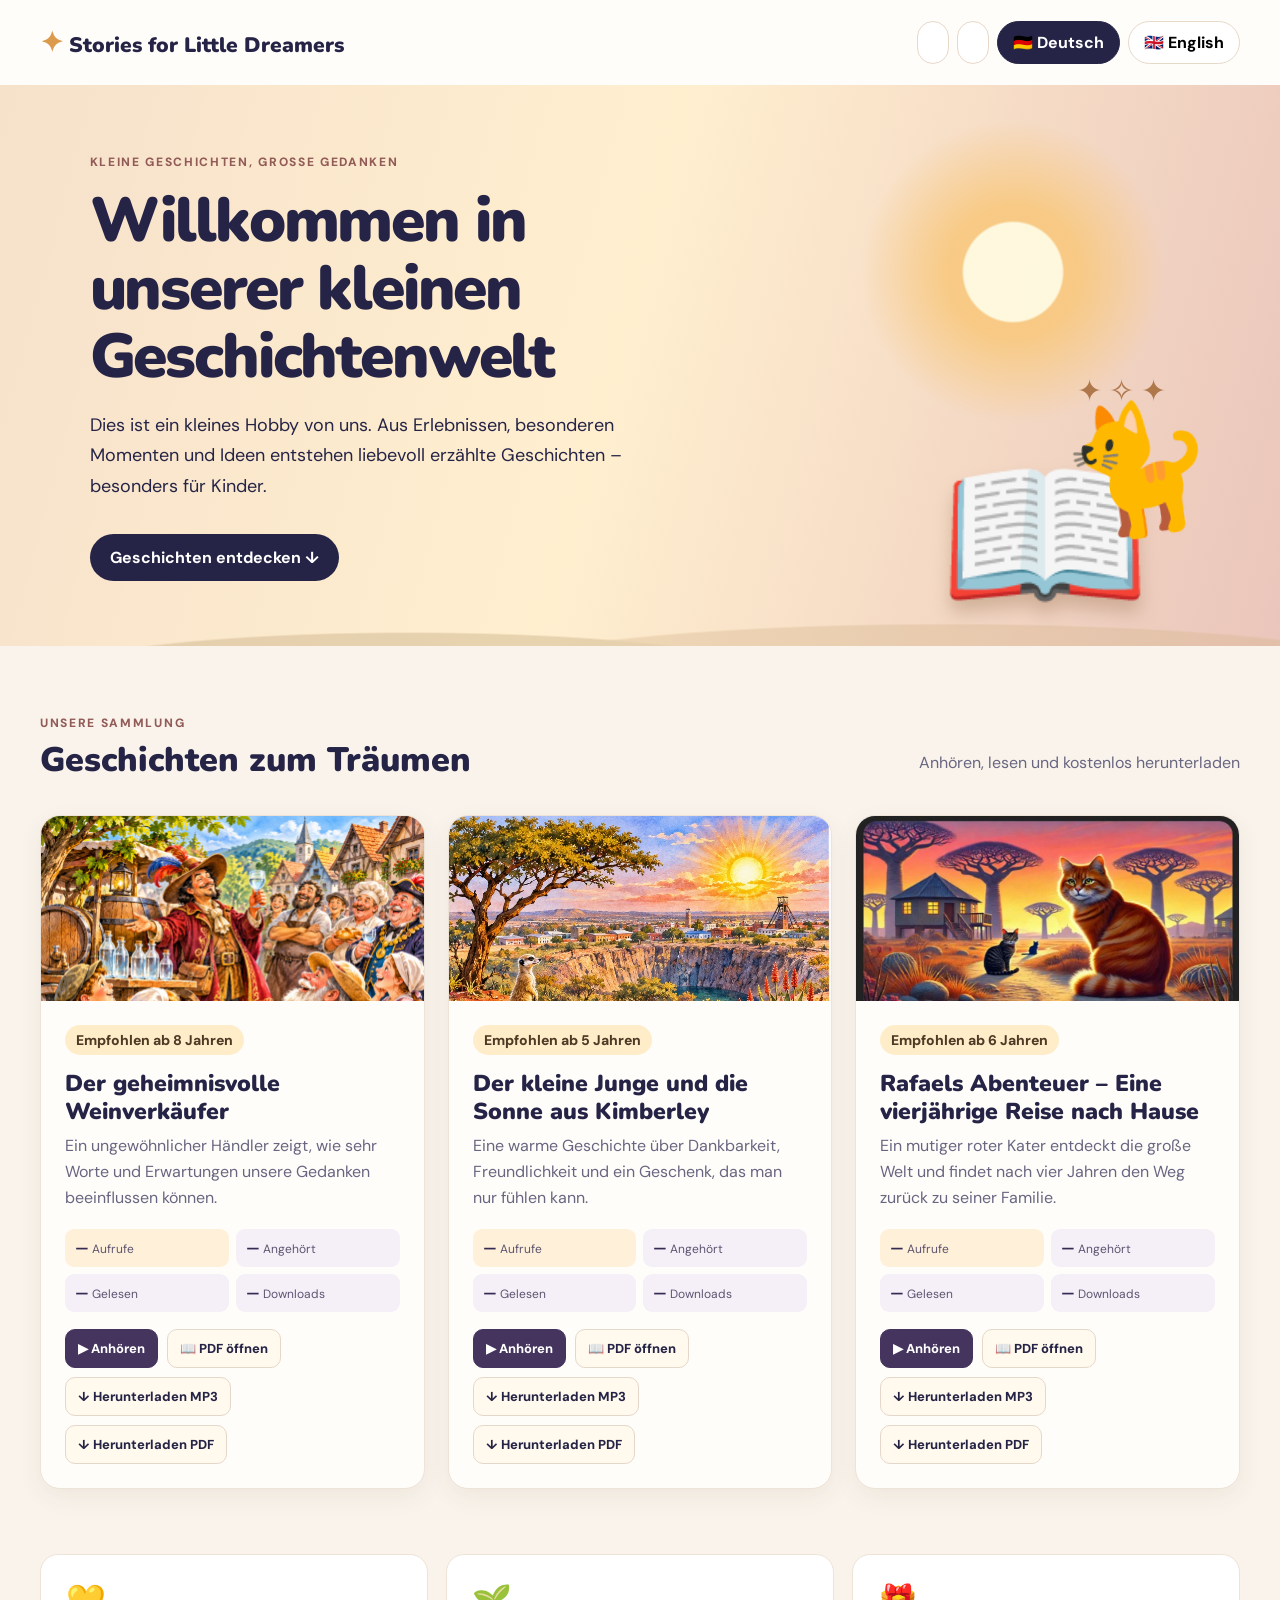
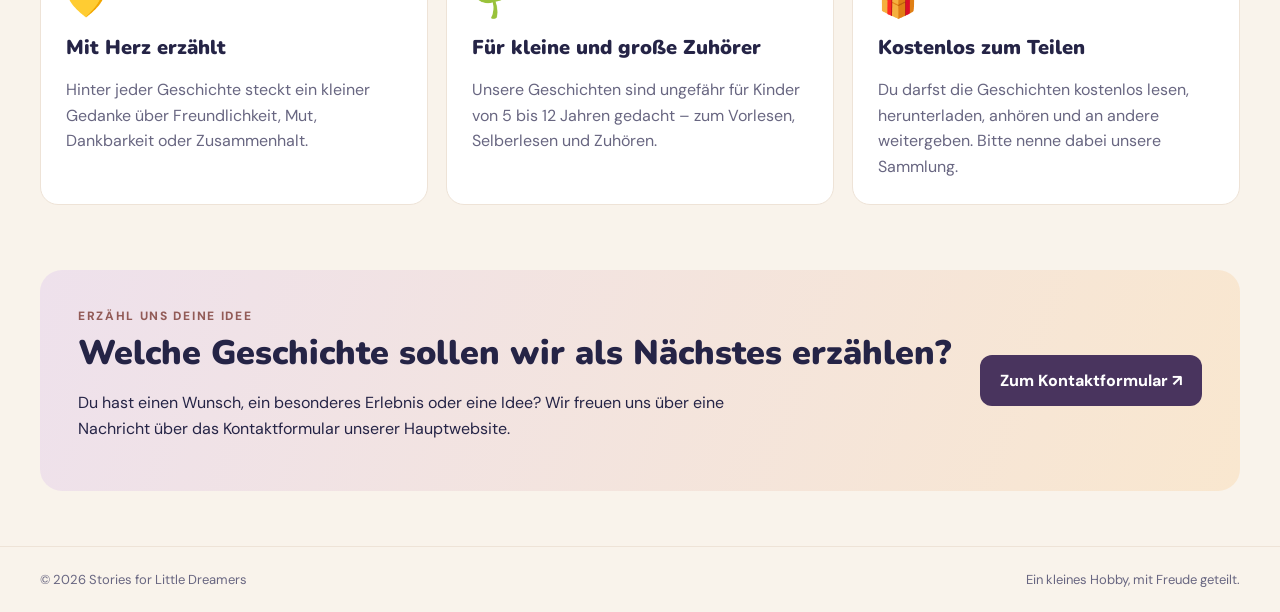
==== stories/index.html @ d079e050 "Update index.html" ====
<!doctype html>
<html lang="de">
<head>
    <meta charset="utf-8">
    <meta name="viewport" content="width=device-width, initial-scale=1">
    <meta name="description" content="Kostenlose Kindergeschichten zum Lesen und Anhören – Stories for Little Dreamers.">
    <title>Stories for Little Dreamers</title>
    <link rel="stylesheet" href="style.css">
</head>

<body>
<div class="site-shell">

    <header class="top">
        <a class="brand" href="#home">
            <span class="brand-mark">✦</span>
            Stories for Little Dreamers
        </a>

        <nav class="languages" aria-label="Navigation and language">

            <!-- Return to main website -->
            <a
                href="https://onlyregistered.github.io/appfeedback/"
                class="lang"
                data-i18n="mainWebsite"
            >🏠 Hauptwebsite</a>

            <!-- Contact form on main website -->
            <a
                href="https://onlyregistered.github.io/appfeedback/#feedback"
                class="lang"
                data-i18n="contactNav"
            >✉️ Kontakt</a>

            <!-- Language selection -->
            <button
                type="button"
                class="lang active"
                data-lang="de"
                aria-pressed="true"
            >🇩🇪 Deutsch</button>

            <button
                type="button"
                class="lang"
                data-lang="en"
                aria-pressed="false"
            >🇬🇧 English</button>

        </nav>
    </header>

    <main id="home">

        <section class="hero">
            <div class="sky-orb"></div>

            <div class="hero-art" aria-hidden="true">
                <span class="hero-book">📖</span>
                <span class="hero-cat">🐈</span>
                <span class="hero-stars">✦ ✧ ✦</span>
            </div>

            <div class="hero-copy">
                <span class="eyebrow" data-i18n="eyebrow">
                    Kleine Geschichten, große Gedanken
                </span>

                <h1 data-i18n="heroTitle">
                    Willkommen in unserer kleinen Geschichtenwelt
                </h1>

                <p data-i18n="heroText">
                    Dies ist ein kleines Hobby von uns.
                    Aus Erlebnissen, besonderen Momenten und Ideen
                    entstehen liebevoll erzählte Geschichten –
                    besonders für Kinder.
                </p>

                <a class="hero-link" href="#stories" data-i18n="explore">
                    Geschichten entdecken ↓
                </a>
            </div>
        </section>

        <section class="content" id="stories">
            <div class="section-head">
                <div>
                    <span class="eyebrow" data-i18n="collectionLabel">
                        Unsere Sammlung
                    </span>

                    <h2 data-i18n="collectionTitle">
                        Geschichten zum Träumen
                    </h2>
                </div>

                <p data-i18n="collectionHint">
                    Anhören, lesen und kostenlos herunterladen
                </p>
            </div>

            <div class="story-grid" id="storyGrid"></div>
        </section>

        <section class="values">

            <div class="value">
                <span>💛</span>
                <h3 data-i18n="whyTitle">Mit Herz erzählt</h3>
                <p data-i18n="whyText">
                    Hinter jeder Geschichte steckt ein kleiner Gedanke
                    über Freundlichkeit, Mut, Dankbarkeit oder Zusammenhalt.
                </p>
            </div>

            <div class="value">
                <span>🌱</span>
                <h3 data-i18n="agesTitle">
                    Für kleine und große Zuhörer
                </h3>
                <p data-i18n="agesText">
                    Unsere Geschichten sind ungefähr für Kinder
                    von 5 bis 12 Jahren gedacht – zum Vorlesen,
                    Selberlesen und Zuhören.
                </p>
            </div>

            <div class="value">
                <span>🎁</span>
                <h3 data-i18n="freeTitle">
                    Kostenlos zum Teilen
                </h3>
                <p data-i18n="freeText">
                    Du darfst die Geschichten kostenlos lesen,
                    herunterladen, anhören und an andere weitergeben.
                    Bitte nenne dabei unsere Sammlung.
                </p>
            </div>

        </section>

        <section class="contact" id="contact">
            <div>
                <span class="eyebrow" data-i18n="contactLabel">
                    Erzähl uns deine Idee
                </span>

                <h2 data-i18n="contactTitle">
                    Welche Geschichte sollen wir als Nächstes erzählen?
                </h2>

                <p data-i18n="contactText">
                    Du hast einen Wunsch, ein besonderes Erlebnis
                    oder eine Idee? Wir freuen uns über eine Nachricht
                    über das Kontaktformular unserer Hauptwebsite.
                </p>
            </div>

            <a
                id="contactLink"
                class="contact-button"
                href="https://onlyregistered.github.io/appfeedback/#feedback"
                data-i18n="contactButton"
            >Zum Kontaktformular ↗</a>
        </section>

    </main>

    <footer>
        <span>
            © <span id="year"></span>
            Stories for Little Dreamers
        </span>

        <span data-i18n="footer">
            Ein kleines Hobby, mit Freude geteilt.
        </span>
    </footer>

</div>

<script src="script.js"></script>

</body>
</html>
---- stories/style.css ----
@import url('https://fonts.googleapis.com/css2?family=DM+Sans:wght@400;500;600;700&family=Nunito:wght@400;600;700;800;900&display=swap');
:root{--ink:#252446;--muted:#686681;--violet:#6b477d;--cream:#fff9f0;--gold:#e5ac65;--line:#eee3d7}*{box-sizing:border-box}html{scroll-behavior:smooth}body{margin:0;background:#f9f3eb;color:var(--ink);font-family:'DM Sans',Arial,sans-serif}button,a{font:inherit}a{color:inherit}.site-shell{max-width:1320px;margin:auto}.top{display:flex;align-items:center;justify-content:space-between;padding:21px 40px;background:#fffdf9;gap:18px}.brand{text-decoration:none;font-family:Nunito,sans-serif;font-weight:900;font-size:21px}.brand-mark{color:#db9a4c;font-size:28px}.languages{display:flex;gap:8px}.lang{border:1px solid #e8d8c8;border-radius:40px;padding:10px 15px;background:white;cursor:pointer;font-weight:700}.lang.active{background:var(--ink);color:white;border-color:var(--ink)}.hero{min-height:430px;position:relative;overflow:hidden;display:flex;align-items:center;padding:65px 7%;background:linear-gradient(105deg,#f6e1cb 0%,#ffefcf 48%,#eac5bb 100%)}.hero:after{content:'';position:absolute;inset:auto -10% -60px -10%;height:150px;background:radial-gradient(ellipse at 35% 80%,#c0a477 0 25%,transparent 26%),radial-gradient(ellipse at 70% 80%,#d6b58c 0 30%,transparent 31%);opacity:.36}.sky-orb{position:absolute;width:330px;height:330px;right:8%;top:22px;background:radial-gradient(circle,#fffbe0 0 21%,#f8c87e 22% 28%,#f8c87e00 65%);opacity:.9}.hero-copy{max-width:630px;position:relative;z-index:2}.eyebrow{color:#925b57;letter-spacing:.14em;font-weight:800;text-transform:uppercase;font-size:12px}.hero h1{font:900 clamp(36px,5vw,62px)/1.1 Nunito,sans-serif;letter-spacing:-.035em;margin:16px 0}.hero p{font-size:18px;line-height:1.7;max-width:560px}.hero-link{display:inline-block;margin-top:15px;background:var(--ink);color:white;text-decoration:none;padding:13px 20px;border-radius:30px;font-weight:700}.hero-art{position:absolute;right:5%;bottom:25px;width:320px;height:260px;z-index:1}.hero-book{position:absolute;font-size:170px;bottom:-25px;right:65px;filter:drop-shadow(0 12px 9px #9e775866)}.hero-cat{position:absolute;font-size:125px;right:0;bottom:70px;transform:rotate(-8deg)}.hero-stars{position:absolute;top:10px;right:50px;font-size:30px;color:#ae784b}.content{padding:65px 40px}.section-head{display:flex;justify-content:space-between;align-items:end;gap:20px;margin-bottom:26px}.section-head h2,.contact h2{font:900 34px/1.2 Nunito,sans-serif;margin:8px 0}.section-head p{color:var(--muted)}.story-grid{display:grid;grid-template-columns:repeat(3,minmax(0,1fr));gap:23px}.story-card{background:#fffdf9;border:1px solid var(--line);border-radius:20px;overflow:hidden;box-shadow:0 8px 24px #5a3a2910;display:flex;flex-direction:column}.story-art{height:185px;position:relative;overflow:hidden;display:grid;place-items:center;background:linear-gradient(135deg,#ead6be,#ffebc2)}.story-art.sun{background:linear-gradient(160deg,#8dc3d2,#ffd996 65%,#e0a16b)}.story-art.cat{background:linear-gradient(160deg,#a07bb0,#f3a979 65%,#f6d79c)}.story-art.wine{background:linear-gradient(160deg,#a8bba4,#f6d6a3 60%,#bd8e7c)}.story-art .art-emoji{font-size:105px;filter:drop-shadow(0 12px 7px #5a302c30)}.story-art:before,.story-art:after{content:'✦';position:absolute;font-size:40px;color:#fff8df;top:20px;left:25px}.story-art:after{font-size:24px;left:auto;right:28px;top:50px}.story-body{padding:24px;display:flex;flex-direction:column;flex:1}.age{align-self:flex-start;background:#fff0d8;color:#895c35;padding:6px 11px;border-radius:20px;font-size:12px;font-weight:800}.story-body h3{font:900 23px/1.2 Nunito,sans-serif;margin:15px 0 8px}.story-body p{color:var(--muted);line-height:1.6;margin:0 0 19px;flex:1}.story-actions{display:flex;flex-wrap:wrap;gap:9px}.action{display:inline-flex;align-items:center;justify-content:center;text-decoration:none;border-radius:10px;padding:10px 12px;font-weight:800;font-size:13px;gap:5px;border:1px solid #e5d7c9}.action.listen{background:#44345e;color:white;border-color:#44345e}.action.read{background:#fff9ee}.action.download{background:#fff9ee}.player{margin-top:14px;width:100%;display:none}.player.visible{display:block}.values{display:grid;grid-template-columns:repeat(3,1fr);gap:18px;padding:0 40px 65px}.value{background:white;border-radius:18px;padding:25px;border:1px solid var(--line)}.value>span{font-size:32px}.value h3{font:900 20px Nunito,sans-serif;margin:12px 0}.value p{color:var(--muted);line-height:1.6;margin-bottom:0}.contact{margin:0 40px 55px;padding:34px 38px;border-radius:22px;background:linear-gradient(110deg,#eee1ec,#f9e7cf);display:flex;align-items:center;justify-content:space-between;gap:25px}.contact p{max-width:670px;line-height:1.6}.contact-button{flex-shrink:0;background:#49345e;color:white;text-decoration:none;padding:15px 20px;border-radius:12px;font-weight:800}.contact-button.unconfigured{opacity:.6;cursor:not-allowed}footer{padding:24px 40px;border-top:1px solid var(--line);display:flex;justify-content:space-between;gap:20px;color:var(--muted);font-size:13px}@media(max-width:1000px){.story-grid{grid-template-columns:repeat(2,1fr)}.hero-art{opacity:.32}}@media(max-width:650px){.top{padding:15px 18px;flex-wrap:wrap}.brand{font-size:18px}.hero{padding:55px 22px}.hero p{font-size:16px}.hero-art{right:-90px;opacity:.2}.content{padding:45px 18px}.section-head{display:block}.story-grid,.values{grid-template-columns:1fr}.values{padding:0 18px 40px}.contact{margin:0 18px 35px;padding:26px;display:block}.contact-button{display:inline-block;margin-top:12px}footer{padding:22px 18px;flex-direction:column}}

.story-art img{width:100%;height:100%;object-fit:cover;display:block}.story-art:before,.story-art:after{display:none}.age{font-size:14px;color:#4e3a24;background:#ffedca}.audio-help{color:#9b3030!important;font-size:13px;margin-top:8px!important}

.story-counts{display:grid;grid-template-columns:repeat(2,minmax(0,1fr));gap:7px;margin:0 0 17px}.story-counts span{font-size:12px;color:#5d5470;background:#f5eff8;border-radius:9px;padding:9px 10px}.story-counts b{color:#352a52;font-size:15px}.story-counts span:first-child{background:#fff1d9}
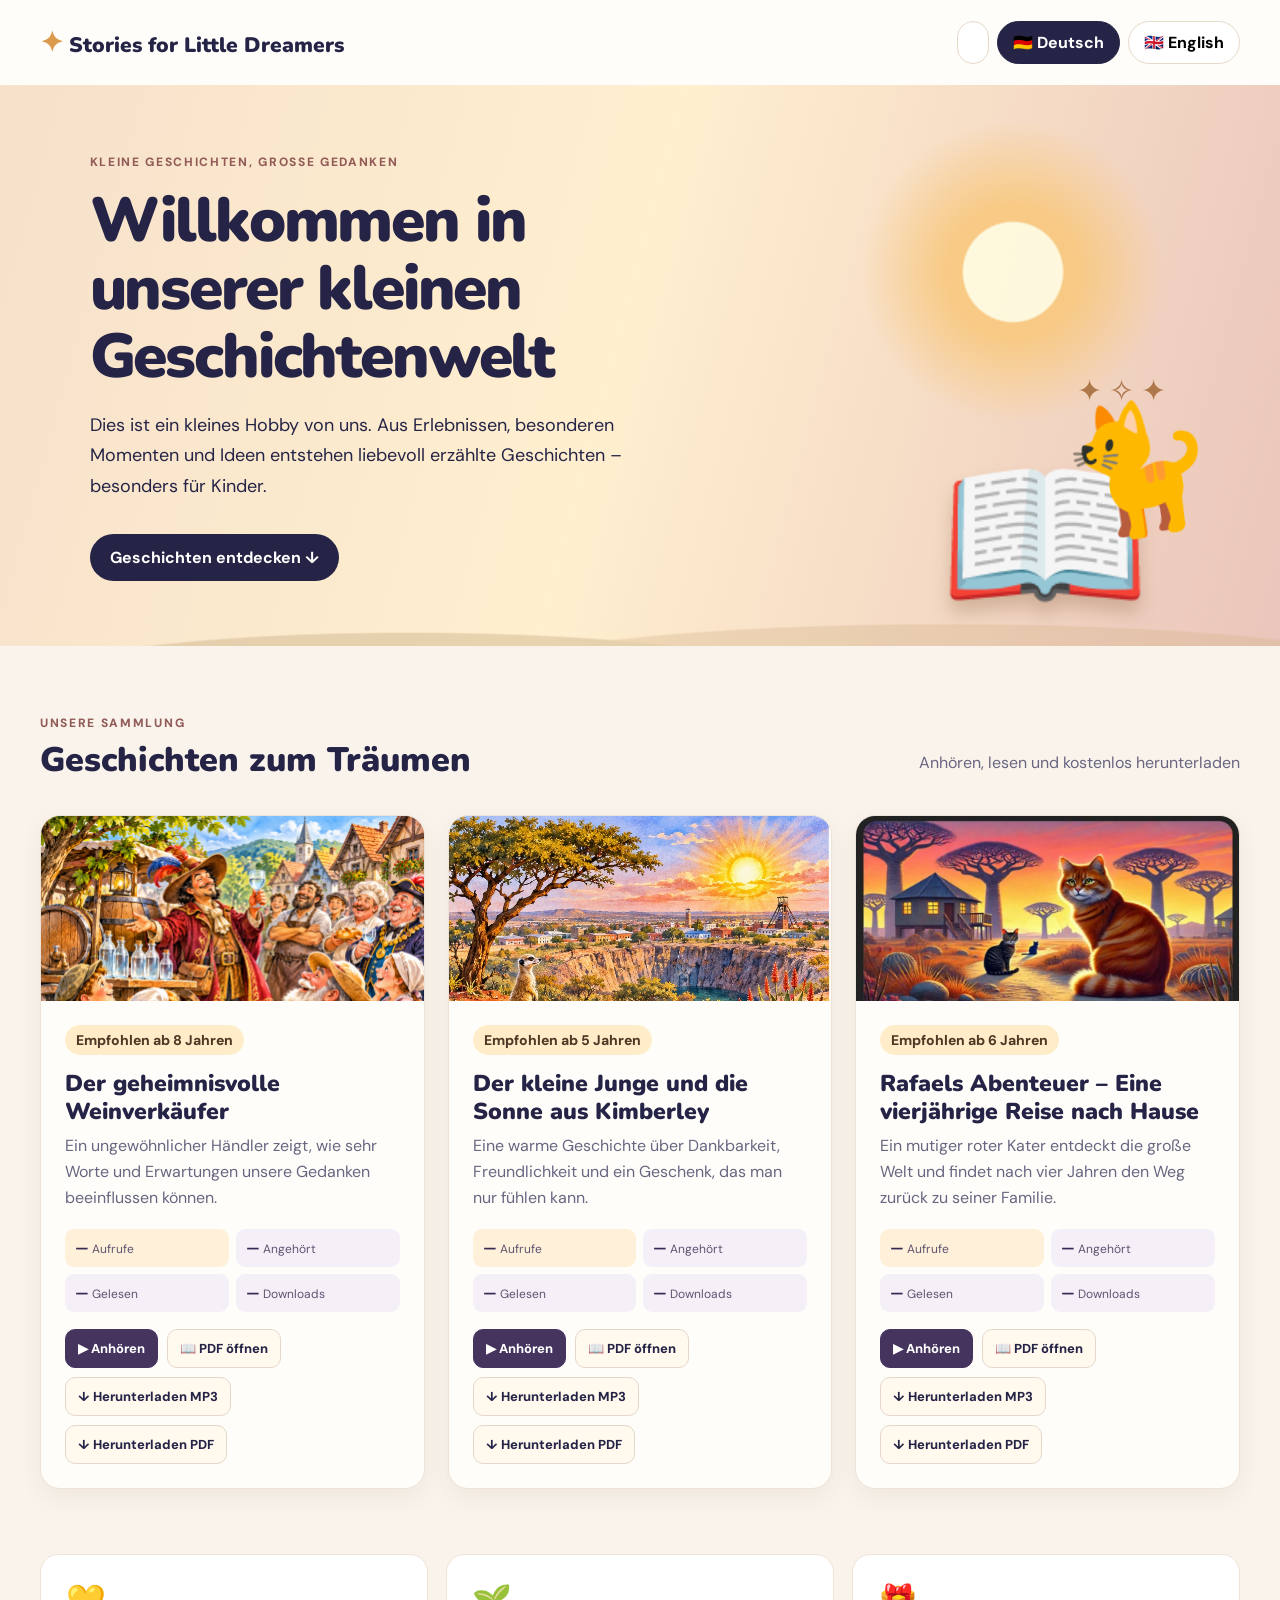
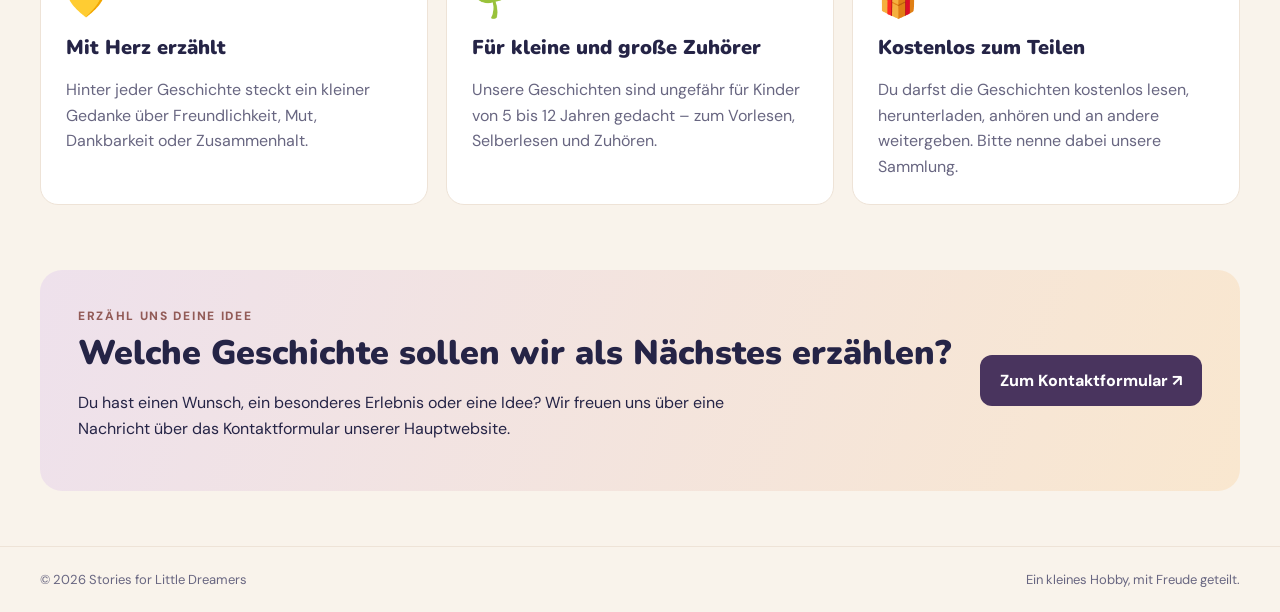
==== commit 128e58f3: "Update index.html" ====
--- a/stories/index.html
+++ b/stories/index.html
@@ -25,13 +25,6 @@
                 class="lang"
                 data-i18n="mainWebsite"
             >🏠 Hauptwebsite</a>
-
-            <!-- Contact form on main website -->
-            <a
-                href="https://onlyregistered.github.io/appfeedback/#feedback"
-                class="lang"
-                data-i18n="contactNav"
-            >✉️ Kontakt</a>
 
             <!-- Language selection -->
             <button
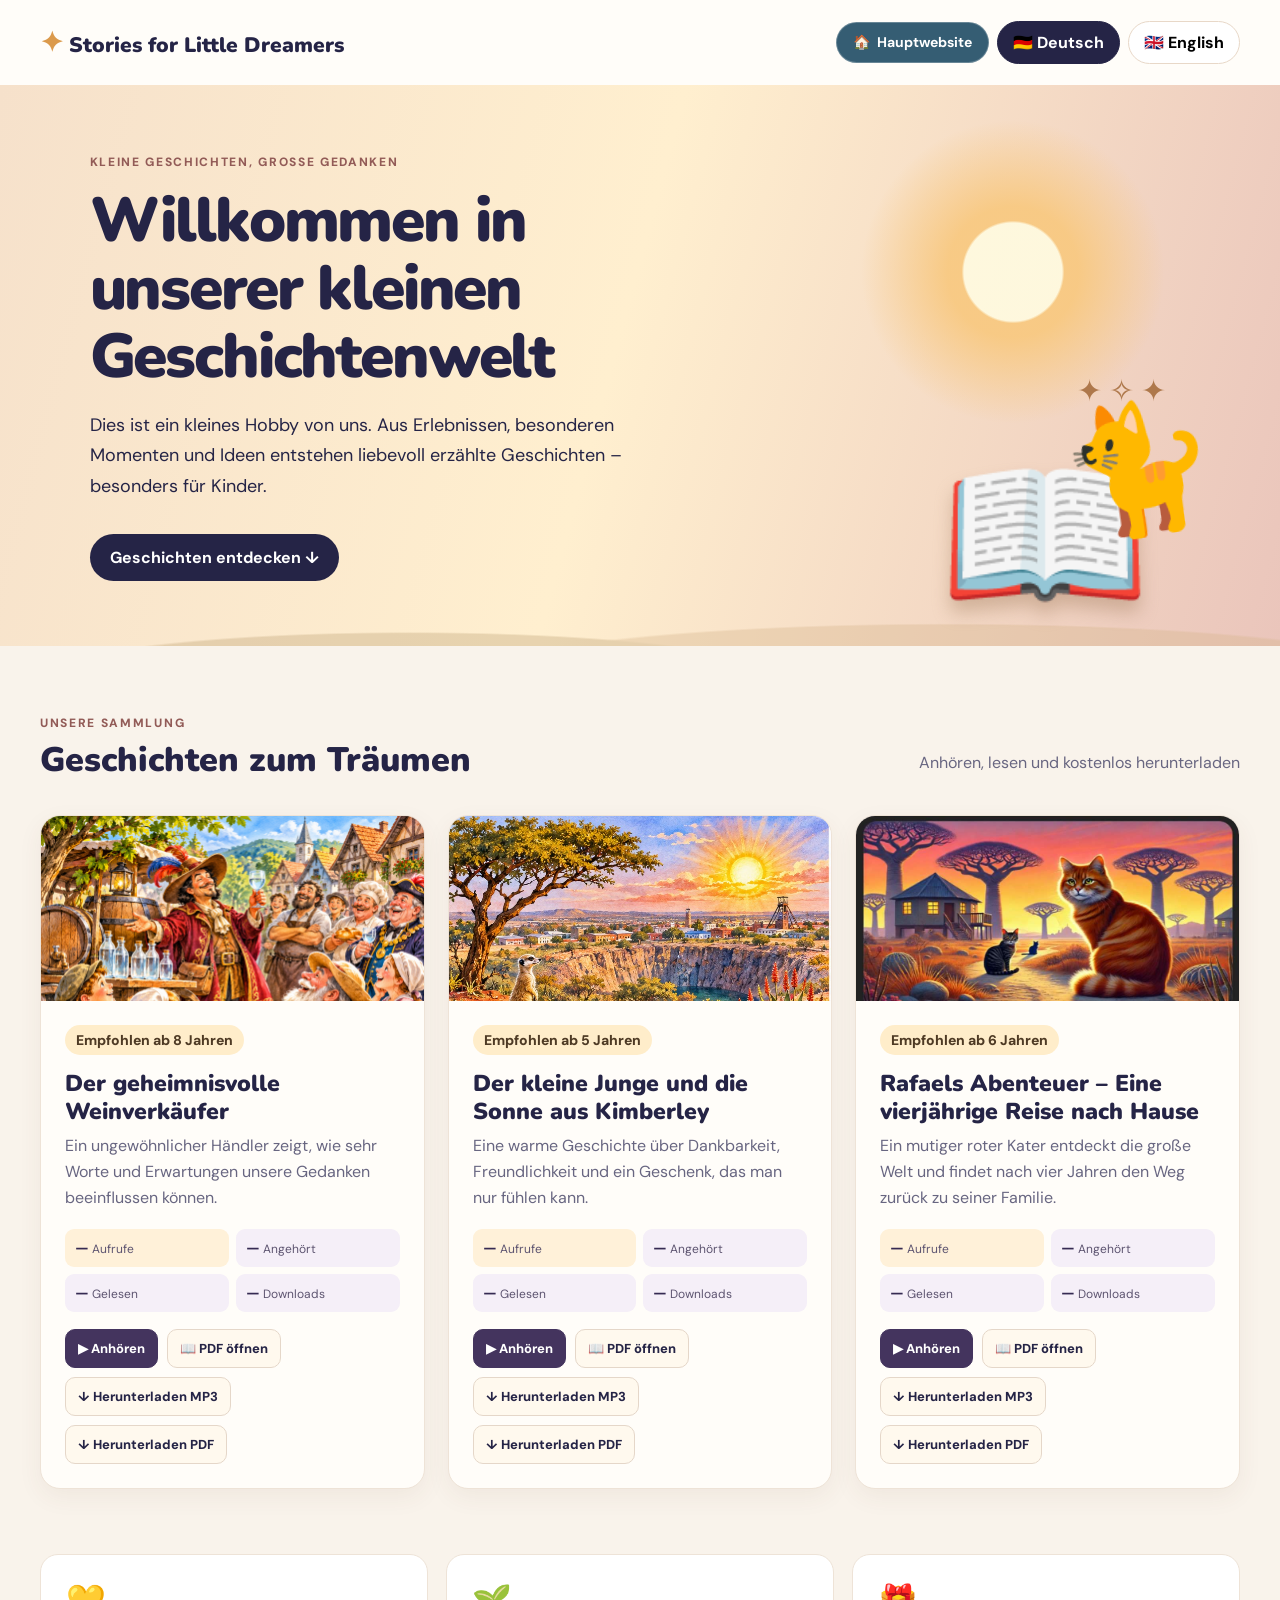
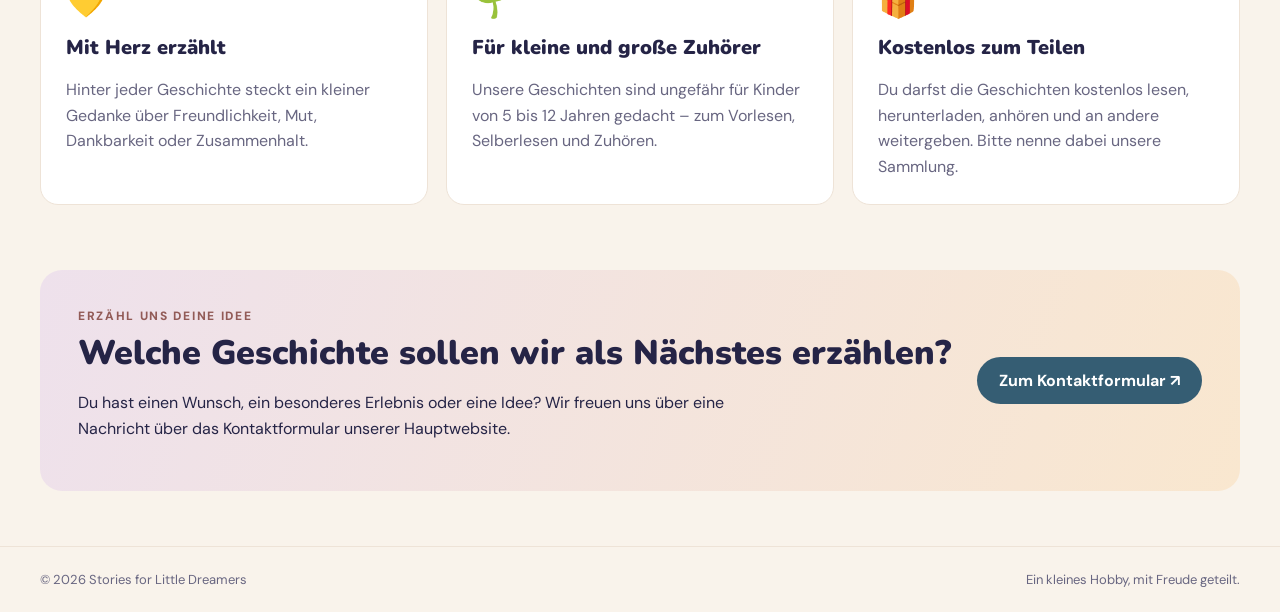
==== commit 04e04aa6: "Refactor HTML structure and improve accessibility" ====
--- a/stories/index.html
+++ b/stories/index.html
@@ -1,17 +1,112 @@
+
 <!doctype html>
 <html lang="de">
 <head>
     <meta charset="utf-8">
     <meta name="viewport" content="width=device-width, initial-scale=1">
-    <meta name="description" content="Kostenlose Kindergeschichten zum Lesen und Anhören – Stories for Little Dreamers.">
+
+    <meta name="description"
+          content="Kostenlose Kindergeschichten zum Lesen und Anhören – Stories for Little Dreamers.">
+
     <title>Stories for Little Dreamers</title>
+
     <link rel="stylesheet" href="style.css">
+
+    <style>
+        /* Main website button in the header */
+        .home-navigation {
+            display: inline-flex;
+            align-items: center;
+            justify-content: center;
+            gap: 7px;
+            padding: 10px 16px;
+            border-radius: 999px;
+            background: #355d73;
+            color: #ffffff !important;
+            font-size: 14px;
+            font-weight: 700;
+            line-height: 1.3;
+            text-decoration: none !important;
+            white-space: nowrap;
+            border: 1px solid rgba(255,255,255,0.25);
+            transition: background 0.2s ease, transform 0.2s ease;
+        }
+
+        .home-navigation:hover {
+            background: #24485c;
+            color: #ffffff !important;
+            transform: translateY(-2px);
+        }
+
+        .home-navigation:focus-visible,
+        .contact-button:focus-visible {
+            outline: 3px solid #e4ad48;
+            outline-offset: 3px;
+        }
+
+        /* Keep navigation usable on smaller screens */
+        .top {
+            flex-wrap: wrap;
+            gap: 14px;
+        }
+
+        .languages {
+            display: flex;
+            align-items: center;
+            flex-wrap: wrap;
+            gap: 8px;
+        }
+
+        /* Ensure the bottom contact button has visible text */
+        .contact-button {
+            display: inline-flex;
+            align-items: center;
+            justify-content: center;
+            text-align: center;
+            color: #ffffff !important;
+            background: #355d73;
+            font-weight: 700;
+            text-decoration: none !important;
+            border-radius: 999px;
+            padding: 13px 22px;
+        }
+
+        .contact-button:hover {
+            background: #24485c;
+            color: #ffffff !important;
+        }
+
+        /* Labels controlled by the existing language buttons */
+        .nav-label-en {
+            display: none;
+        }
+
+        html[lang="en"] .nav-label-de {
+            display: none;
+        }
+
+        html[lang="en"] .nav-label-en {
+            display: inline;
+        }
+
+        @media (max-width: 600px) {
+            .home-navigation {
+                font-size: 13px;
+                padding: 9px 13px;
+            }
+
+            .languages {
+                gap: 6px;
+            }
+        }
+    </style>
 </head>
 
 <body>
 <div class="site-shell">
 
     <header class="top">
+
         <a class="brand" href="#home">
             <span class="brand-mark">✦</span>
             Stories for Little Dreamers
@@ -19,12 +114,16 @@
 
         <nav class="languages" aria-label="Navigation and language">
 
-            <!-- Return to main website -->
+            <!-- Back to OnlyRegistered -->
             <a
+                class="home-navigation"
                 href="https://onlyregistered.github.io/appfeedback/"
-                class="lang"
-                data-i18n="mainWebsite"
-            >🏠 Hauptwebsite</a>
+                aria-label="Return to OnlyRegistered main website"
+            >
+                <span aria-hidden="true">🏠</span>
+                <span class="nav-label-de">Hauptwebsite</span>
+                <span class="nav-label-en">Main Website</span>
+            </a>
 
             <!-- Language selection -->
             <button
@@ -47,6 +146,7 @@
     <main id="home">
 
         <section class="hero">
+
             <div class="sky-orb"></div>
 
             <div class="hero-art" aria-hidden="true">
@@ -56,6 +156,7 @@
             </div>
 
             <div class="hero-copy">
+
                 <span class="eyebrow" data-i18n="eyebrow">
                     Kleine Geschichten, große Gedanken
                 </span>
@@ -71,13 +172,17 @@
                     besonders für Kinder.
                 </p>
 
-                <a class="hero-link" href="#stories" data-i18n="explore">
-                    Geschichten entdecken ↓
-                </a>
+                <a
+                    class="hero-link"
+                    href="#stories"
+                    data-i18n="explore"
+                >Geschichten entdecken ↓</a>
+
             </div>
         </section>
 
         <section class="content" id="stories">
+
             <div class="section-head">
                 <div>
                     <span class="eyebrow" data-i18n="collectionLabel">
@@ -95,13 +200,18 @@
             </div>
 
             <div class="story-grid" id="storyGrid"></div>
+
         </section>
 
         <section class="values">
 
             <div class="value">
                 <span>💛</span>
-                <h3 data-i18n="whyTitle">Mit Herz erzählt</h3>
+
+                <h3 data-i18n="whyTitle">
+                    Mit Herz erzählt
+                </h3>
+
                 <p data-i18n="whyText">
                     Hinter jeder Geschichte steckt ein kleiner Gedanke
                     über Freundlichkeit, Mut, Dankbarkeit oder Zusammenhalt.
@@ -110,9 +220,11 @@
 
             <div class="value">
                 <span>🌱</span>
+
                 <h3 data-i18n="agesTitle">
                     Für kleine und große Zuhörer
                 </h3>
+
                 <p data-i18n="agesText">
                     Unsere Geschichten sind ungefähr für Kinder
                     von 5 bis 12 Jahren gedacht – zum Vorlesen,
@@ -122,9 +234,11 @@
 
             <div class="value">
                 <span>🎁</span>
+
                 <h3 data-i18n="freeTitle">
                     Kostenlos zum Teilen
                 </h3>
+
                 <p data-i18n="freeText">
                     Du darfst die Geschichten kostenlos lesen,
                     herunterladen, anhören und an andere weitergeben.
@@ -135,6 +249,7 @@
         </section>
 
         <section class="contact" id="contact">
+
             <div>
                 <span class="eyebrow" data-i18n="contactLabel">
                     Erzähl uns deine Idee
@@ -151,17 +266,20 @@
                 </p>
             </div>
 
+            <!-- Contact Us: links to the feedback form -->
             <a
                 id="contactLink"
                 class="contact-button"
                 href="https://onlyregistered.github.io/appfeedback/#feedback"
                 data-i18n="contactButton"
             >Zum Kontaktformular ↗</a>
+
         </section>
 
     </main>
 
     <footer>
+
         <span>
             © <span id="year"></span>
             Stories for Little Dreamers
@@ -170,11 +288,50 @@
         <span data-i18n="footer">
             Ein kleines Hobby, mit Freude geteilt.
         </span>
+
     </footer>
 
 </div>
 
 <script src="script.js"></script>
+
+<script>
+    /* Keep the Home label in sync with the language buttons,
+       independently of the story translation script. */
+    (function () {
+        const languageButtons = document.querySelectorAll(
+            'button[data-lang]'
+        );
+
+        function updateNavigationLanguage(language) {
+            document.documentElement.lang =
+                language === 'en' ? 'en' : 'de';
+        }
+
+        languageButtons.forEach(function (button) {
+            button.addEventListener('click', function () {
+                updateNavigationLanguage(button.dataset.lang);
+            });
+        });
+
+        const activeButton = document.querySelector(
+            'button[data-lang].active'
+        );
+
+        if (activeButton) {
+            updateNavigationLanguage(activeButton.dataset.lang);
+        }
+
+        /* Make sure the bottom contact button always points
+           to the correct feedback section. */
+        const contactLink = document.getElementById('contactLink');
+
+        if (contactLink) {
+            contactLink.href =
+                'https://onlyregistered.github.io/appfeedback/#feedback';
+        }
+    })();
+</script>
 
 </body>
 </html>
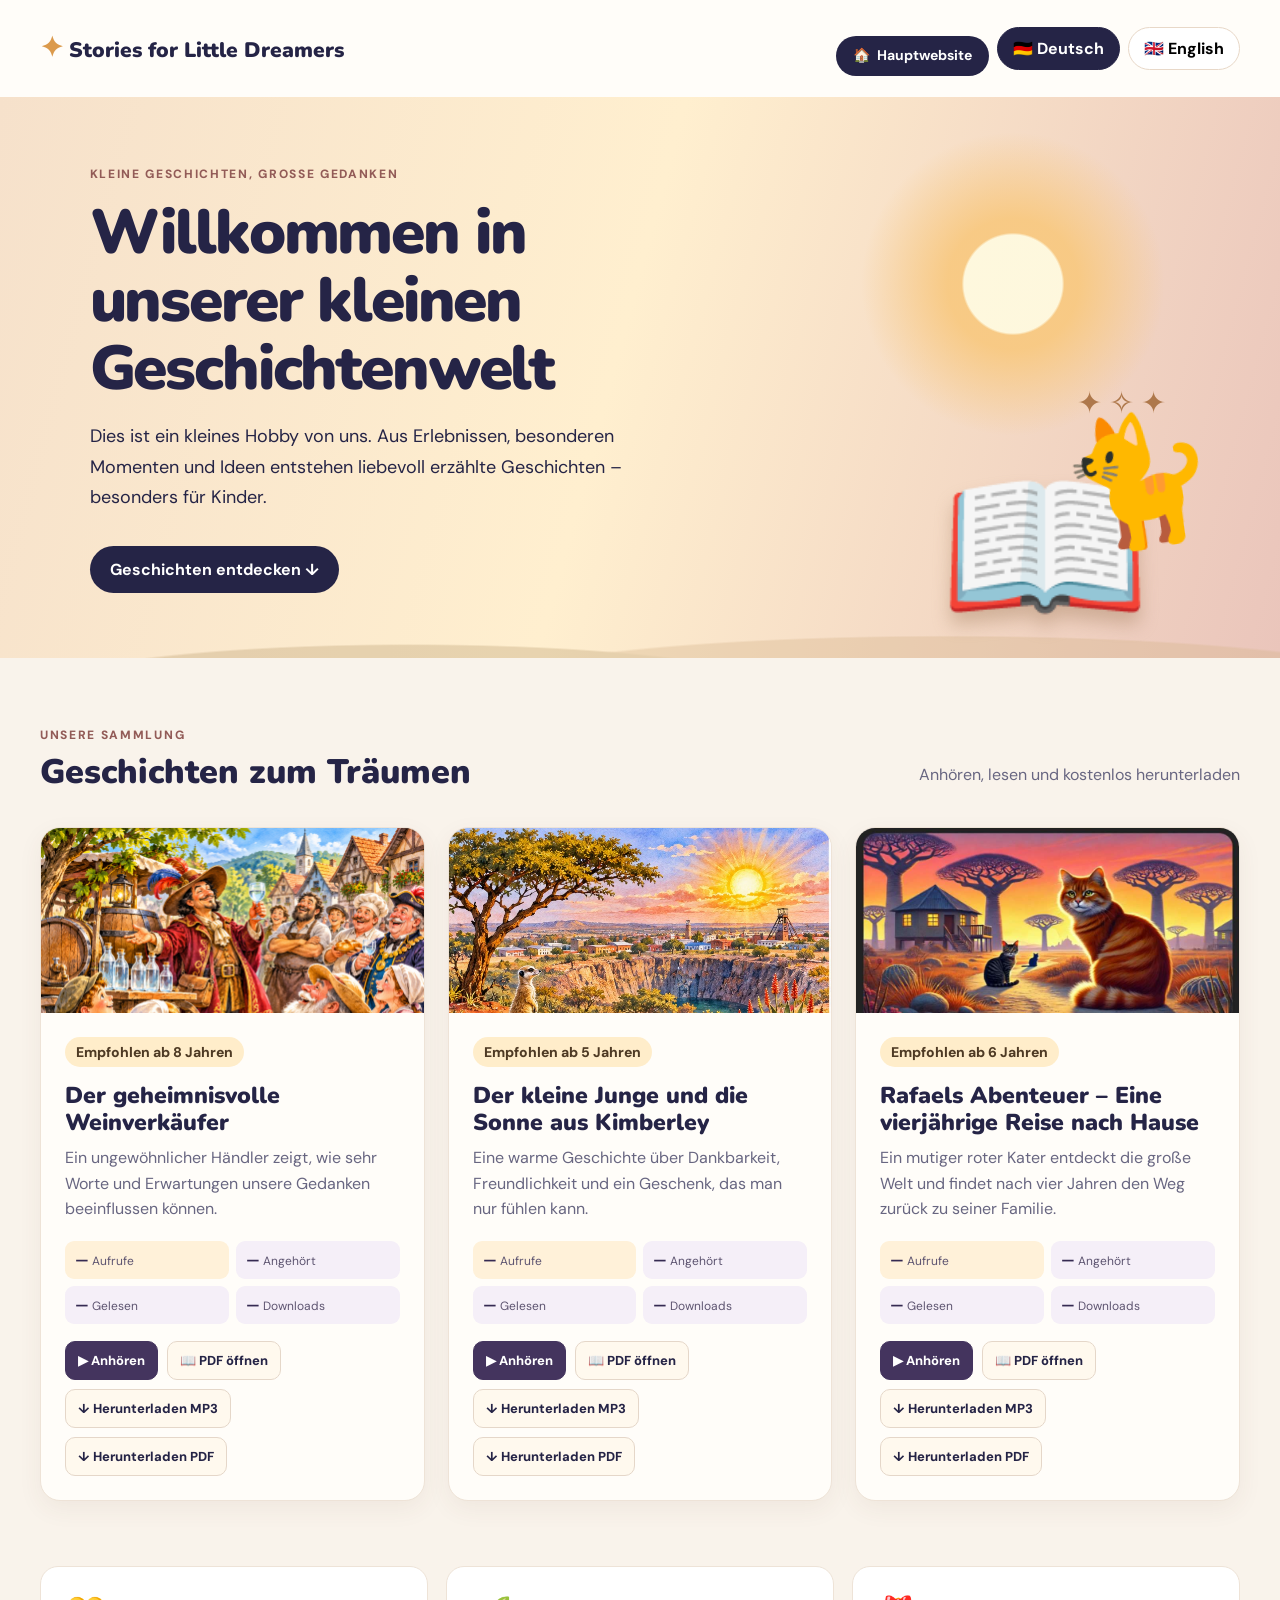
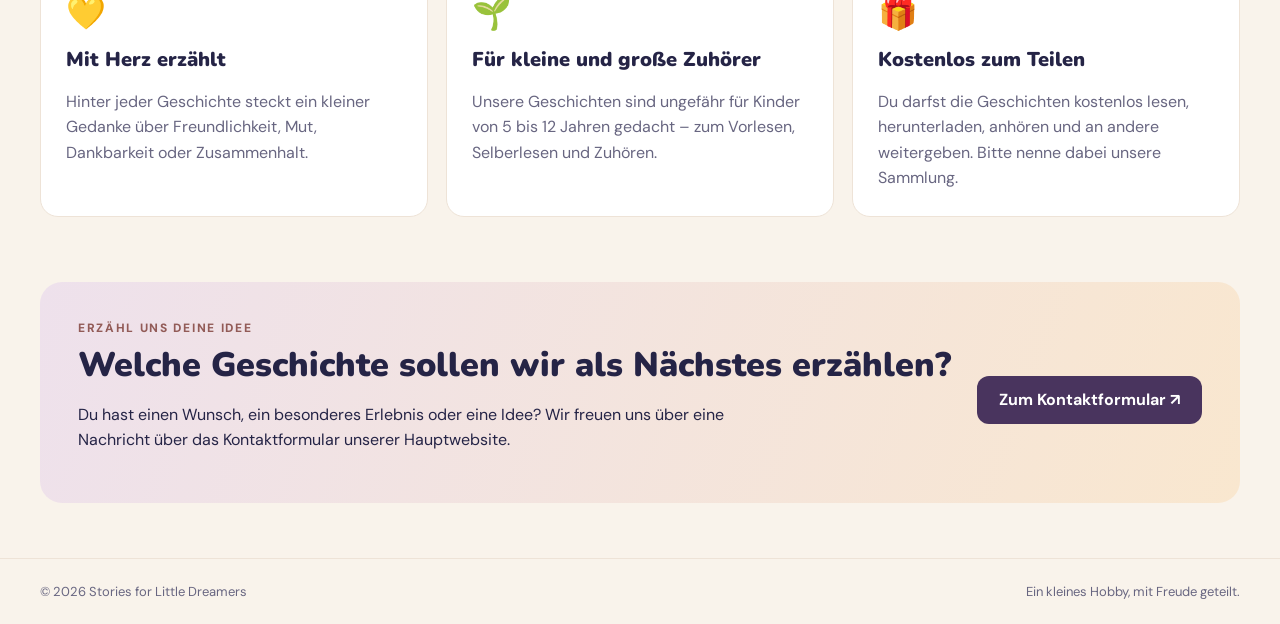
==== commit f2906fbe: "Update index.html" ====
--- a/stories/index.html
+++ b/stories/index.html
@@ -3,7 +3,8 @@
 <html lang="de">
 <head>
     <meta charset="utf-8">
-    <meta name="viewport" content="width=device-width, initial-scale=1">
+    <meta name="viewport"
+          content="width=device-width, initial-scale=1">
 
     <meta name="description"
           content="Kostenlose Kindergeschichten zum Lesen und Anhören – Stories for Little Dreamers.">
@@ -13,70 +14,76 @@
     <link rel="stylesheet" href="style.css">
 
     <style>
-        /* Main website button in the header */
-        .home-navigation {
+        /*
+         * Navigation and mobile improvements.
+         * Button colours are inherited from the existing
+         * Explore Stories button (.hero-link).
+         */
+
+        .top {
+            display: flex;
+            align-items: center;
+            justify-content: space-between;
+            flex-wrap: wrap;
+            gap: 14px;
+        }
+
+        .top .brand {
+            min-width: 0;
+            overflow-wrap: anywhere;
+        }
+
+        .languages {
+            display: flex;
+            align-items: center;
+            justify-content: flex-end;
+            flex-wrap: wrap;
+            gap: 8px;
+            min-width: 0;
+        }
+
+        /* Both links use the existing Explore Stories style */
+
+        .home-navigation,
+        .contact-button {
             display: inline-flex;
             align-items: center;
             justify-content: center;
             gap: 7px;
-            padding: 10px 16px;
-            border-radius: 999px;
-            background: #355d73;
-            color: #ffffff !important;
+            box-sizing: border-box;
+            text-align: center;
+            text-decoration: none;
+            font-weight: 700;
+            line-height: 1.4;
+            max-width: 100%;
+            transition:
+                transform 0.2s ease,
+                opacity 0.2s ease;
+        }
+
+        .home-navigation {
+            padding: 10px 17px;
             font-size: 14px;
-            font-weight: 700;
-            line-height: 1.3;
-            text-decoration: none !important;
             white-space: nowrap;
-            border: 1px solid rgba(255,255,255,0.25);
-            transition: background 0.2s ease, transform 0.2s ease;
-        }
-
-        .home-navigation:hover {
-            background: #24485c;
-            color: #ffffff !important;
+        }
+
+        .home-navigation:hover,
+        .contact-button:hover {
             transform: translateY(-2px);
         }
 
         .home-navigation:focus-visible,
         .contact-button:focus-visible {
-            outline: 3px solid #e4ad48;
-            outline-offset: 3px;
-        }
-
-        /* Keep navigation usable on smaller screens */
-        .top {
-            flex-wrap: wrap;
-            gap: 14px;
-        }
-
-        .languages {
-            display: flex;
-            align-items: center;
-            flex-wrap: wrap;
-            gap: 8px;
-        }
-
-        /* Ensure the bottom contact button has visible text */
-        .contact-button {
-            display: inline-flex;
-            align-items: center;
-            justify-content: center;
-            text-align: center;
-            color: #ffffff !important;
-            background: #355d73;
-            font-weight: 700;
-            text-decoration: none !important;
-            border-radius: 999px;
-            padding: 13px 22px;
-        }
-
-        .contact-button:hover {
-            background: #24485c;
-            color: #ffffff !important;
-        }
-
-        /* Labels controlled by the existing language buttons */
+            outline: 3px solid currentColor;
+            outline-offset: 4px;
+        }
+
+        /*
+         * Language-specific navigation labels.
+         * The existing script.js still handles all
+         * story translations.
+         */
+
         .nav-label-en {
             display: none;
         }
@@ -89,14 +96,107 @@
             display: inline;
         }
 
+        /* Keep the contact link readable and tappable */
+
+        .contact-button {
+            padding: 13px 22px;
+            min-height: 44px;
+        }
+
+        /* Tablet */
+
+        @media (max-width: 800px) {
+            .top {
+                justify-content: center;
+                text-align: center;
+            }
+
+            .languages {
+                width: 100%;
+                justify-content: center;
+            }
+        }
+
+        /* Mobile phone */
+
         @media (max-width: 600px) {
+            .top {
+                padding-left: 14px;
+                padding-right: 14px;
+                gap: 12px;
+            }
+
+            .top .brand {
+                width: 100%;
+                justify-content: center;
+                text-align: center;
+                font-size: clamp(16px, 4.5vw, 22px);
+            }
+
+            .languages {
+                width: 100%;
+                justify-content: center;
+                gap: 8px;
+            }
+
             .home-navigation {
                 font-size: 13px;
-                padding: 9px 13px;
-            }
-
+                padding: 10px 14px;
+                min-height: 44px;
+            }
+
+            .languages .lang {
+                min-height: 44px;
+                white-space: nowrap;
+            }
+
+            .contact {
+                flex-wrap: wrap;
+                gap: 18px;
+            }
+
+            .contact-button {
+                width: 100%;
+                white-space: normal;
+                padding: 14px 18px;
+            }
+
+            .hero-copy,
+            .section-head,
+            .value {
+                min-width: 0;
+            }
+
+            .story-grid {
+                min-width: 0;
+            }
+        }
+
+        /* Very small phones */
+
+        @media (max-width: 360px) {
             .languages {
                 gap: 6px;
+            }
+
+            .home-navigation {
+                width: 100%;
+            }
+
+            .languages .lang {
+                flex: 1 1 auto;
+            }
+        }
+
+        @media (prefers-reduced-motion: reduce) {
+            .home-navigation,
+            .contact-button {
+                transition: none;
+            }
+
+            .home-navigation:hover,
+            .contact-button:hover {
+                transform: none;
             }
         }
     </style>
@@ -112,11 +212,12 @@
             Stories for Little Dreamers
         </a>
 
-        <nav class="languages" aria-label="Navigation and language">
-
-            <!-- Back to OnlyRegistered -->
+        <nav class="languages"
+             aria-label="Navigation and language">
+
+            <!-- Main website button -->
             <a
-                class="home-navigation"
+                class="hero-link home-navigation"
                 href="https://onlyregistered.github.io/appfeedback/"
                 aria-label="Return to OnlyRegistered main website"
             >
@@ -125,25 +226,33 @@
                 <span class="nav-label-en">Main Website</span>
             </a>
 
-            <!-- Language selection -->
+            <!-- German language -->
             <button
                 type="button"
                 class="lang active"
                 data-lang="de"
                 aria-pressed="true"
-            >🇩🇪 Deutsch</button>
-
+            >
+                🇩🇪 Deutsch
+            </button>
+
+            <!-- English language -->
             <button
                 type="button"
                 class="lang"
                 data-lang="en"
                 aria-pressed="false"
-            >🇬🇧 English</button>
+            >
+                🇬🇧 English
+            </button>
 
         </nav>
+
     </header>
 
     <main id="home">
+
+        <!-- HERO -->
 
         <section class="hero">
 
@@ -176,16 +285,23 @@
                     class="hero-link"
                     href="#stories"
                     data-i18n="explore"
-                >Geschichten entdecken ↓</a>
-
-            </div>
+                >
+                    Geschichten entdecken ↓
+                </a>
+
+            </div>
+
         </section>
 
+        <!-- STORY COLLECTION -->
+
         <section class="content" id="stories">
 
             <div class="section-head">
+
                 <div>
-                    <span class="eyebrow" data-i18n="collectionLabel">
+                    <span class="eyebrow"
+                          data-i18n="collectionLabel">
                         Unsere Sammlung
                     </span>
 
@@ -197,15 +313,20 @@
                 <p data-i18n="collectionHint">
                     Anhören, lesen und kostenlos herunterladen
                 </p>
-            </div>
-
+
+            </div>
+
+            <!-- Stories are loaded by script.js -->
             <div class="story-grid" id="storyGrid"></div>
 
         </section>
 
+        <!-- OUR VALUES -->
+
         <section class="values">
 
             <div class="value">
+
                 <span>💛</span>
 
                 <h3 data-i18n="whyTitle">
@@ -214,11 +335,14 @@
 
                 <p data-i18n="whyText">
                     Hinter jeder Geschichte steckt ein kleiner Gedanke
-                    über Freundlichkeit, Mut, Dankbarkeit oder Zusammenhalt.
-                </p>
+                    über Freundlichkeit, Mut, Dankbarkeit
+                    oder Zusammenhalt.
+                </p>
+
             </div>
 
             <div class="value">
+
                 <span>🌱</span>
 
                 <h3 data-i18n="agesTitle">
@@ -230,9 +354,11 @@
                     von 5 bis 12 Jahren gedacht – zum Vorlesen,
                     Selberlesen und Zuhören.
                 </p>
+
             </div>
 
             <div class="value">
+
                 <span>🎁</span>
 
                 <h3 data-i18n="freeTitle">
@@ -244,19 +370,25 @@
                     herunterladen, anhören und an andere weitergeben.
                     Bitte nenne dabei unsere Sammlung.
                 </p>
+
             </div>
 
         </section>
 
+        <!-- CONTACT -->
+
         <section class="contact" id="contact">
 
             <div>
-                <span class="eyebrow" data-i18n="contactLabel">
+
+                <span class="eyebrow"
+                      data-i18n="contactLabel">
                     Erzähl uns deine Idee
                 </span>
 
                 <h2 data-i18n="contactTitle">
-                    Welche Geschichte sollen wir als Nächstes erzählen?
+                    Welche Geschichte sollen wir
+                    als Nächstes erzählen?
                 </h2>
 
                 <p data-i18n="contactText">
@@ -264,19 +396,24 @@
                     oder eine Idee? Wir freuen uns über eine Nachricht
                     über das Kontaktformular unserer Hauptwebsite.
                 </p>
-            </div>
-
-            <!-- Contact Us: links to the feedback form -->
+
+            </div>
+
+            <!-- Direct link to OnlyRegistered feedback form -->
             <a
                 id="contactLink"
-                class="contact-button"
+                class="hero-link contact-button"
                 href="https://onlyregistered.github.io/appfeedback/#feedback"
                 data-i18n="contactButton"
-            >Zum Kontaktformular ↗</a>
+            >
+                Zum Kontaktformular ↗
+            </a>
 
         </section>
 
     </main>
+
+    <!-- FOOTER -->
 
     <footer>
 
@@ -293,15 +430,18 @@
 
 </div>
 
+<!-- Existing story, language and counter functionality -->
 <script src="script.js"></script>
 
 <script>
-    /* Keep the Home label in sync with the language buttons,
-       independently of the story translation script. */
+    /*
+     * Keep the Main Website label synchronized
+     * with the selected language.
+     */
+
     (function () {
-        const languageButtons = document.querySelectorAll(
-            'button[data-lang]'
-        );
+        const languageButtons =
+            document.querySelectorAll('button[data-lang]');
 
         function updateNavigationLanguage(language) {
             document.documentElement.lang =
@@ -314,17 +454,21 @@
             });
         });
 
-        const activeButton = document.querySelector(
-            'button[data-lang].active'
-        );
+        const activeButton =
+            document.querySelector('button[data-lang].active');
 
         if (activeButton) {
             updateNavigationLanguage(activeButton.dataset.lang);
         }
 
-        /* Make sure the bottom contact button always points
-           to the correct feedback section. */
-        const contactLink = document.getElementById('contactLink');
+        /*
+         * The existing script.js may set the contact URL
+         * during translation, so this is the correct
+         * destination at initial page load.
+         */
+
+        const contactLink =
+            document.getElementById('contactLink');
 
         if (contactLink) {
             contactLink.href =
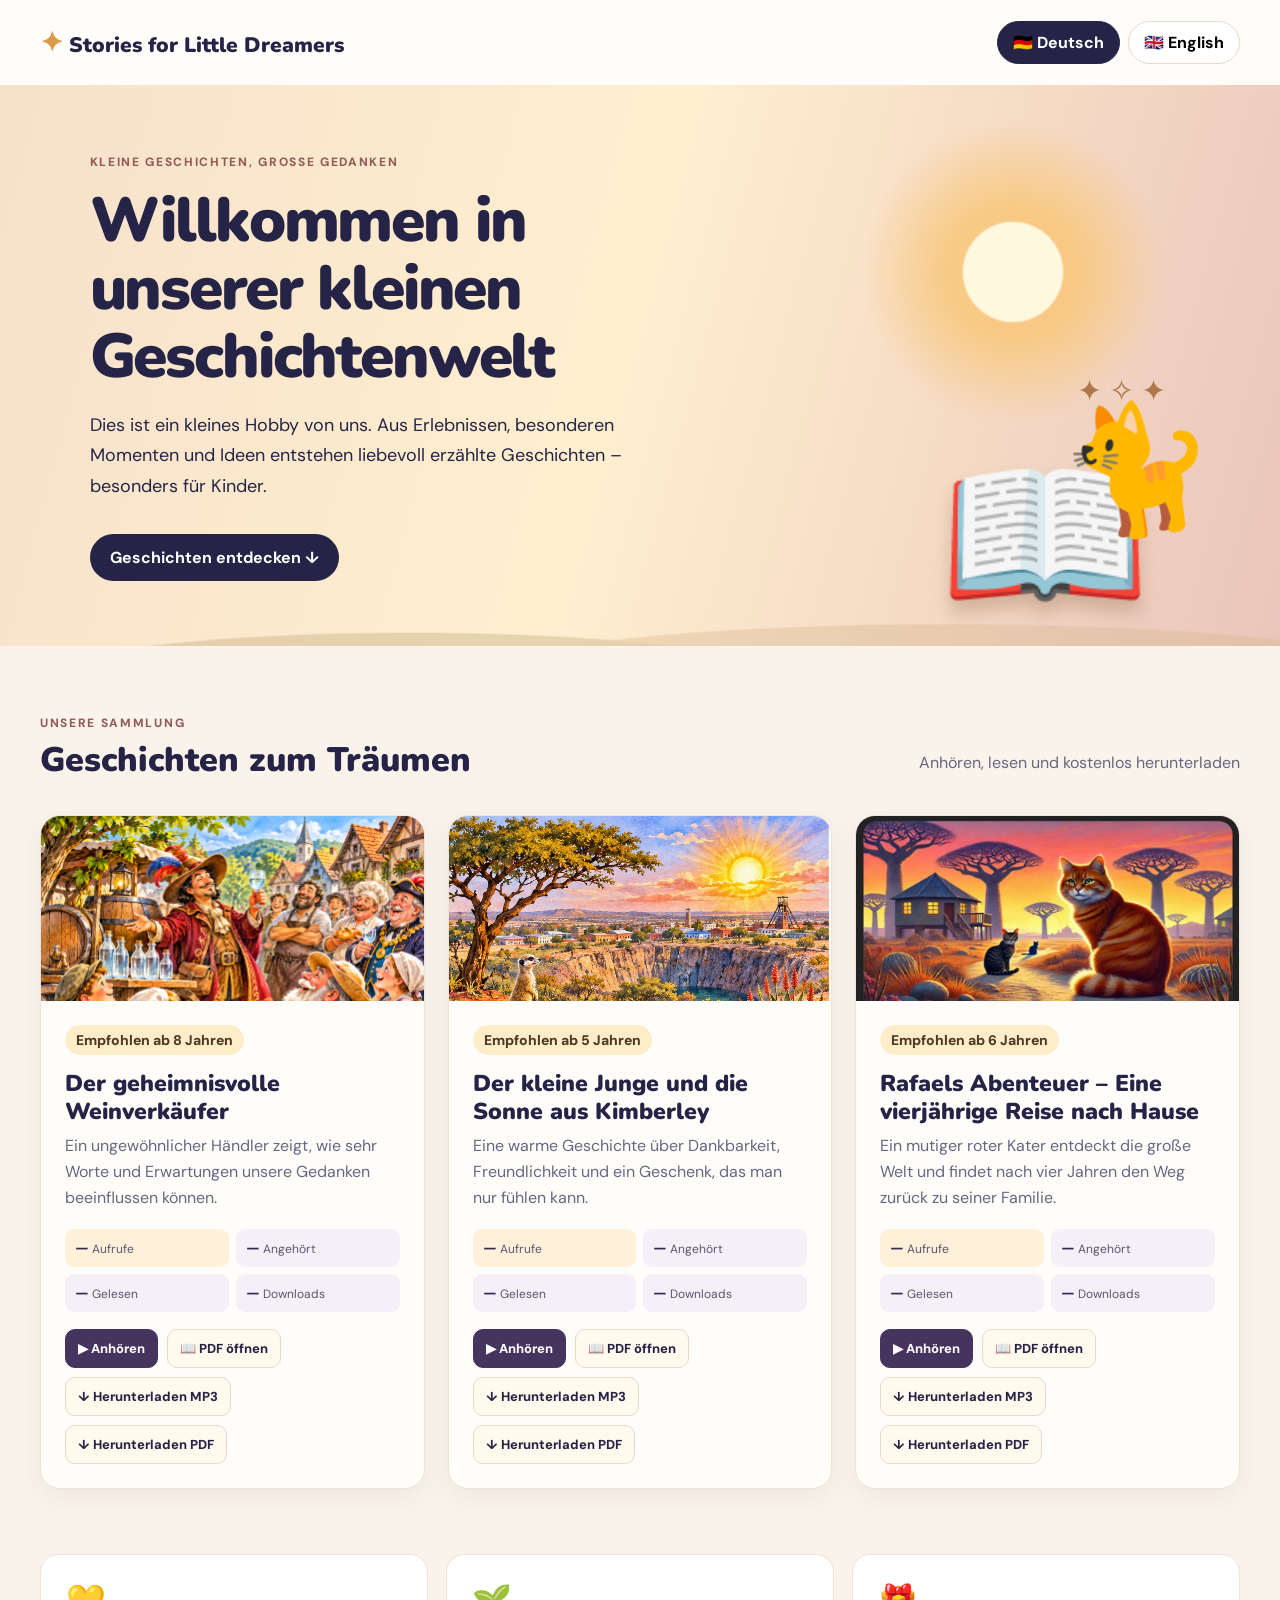
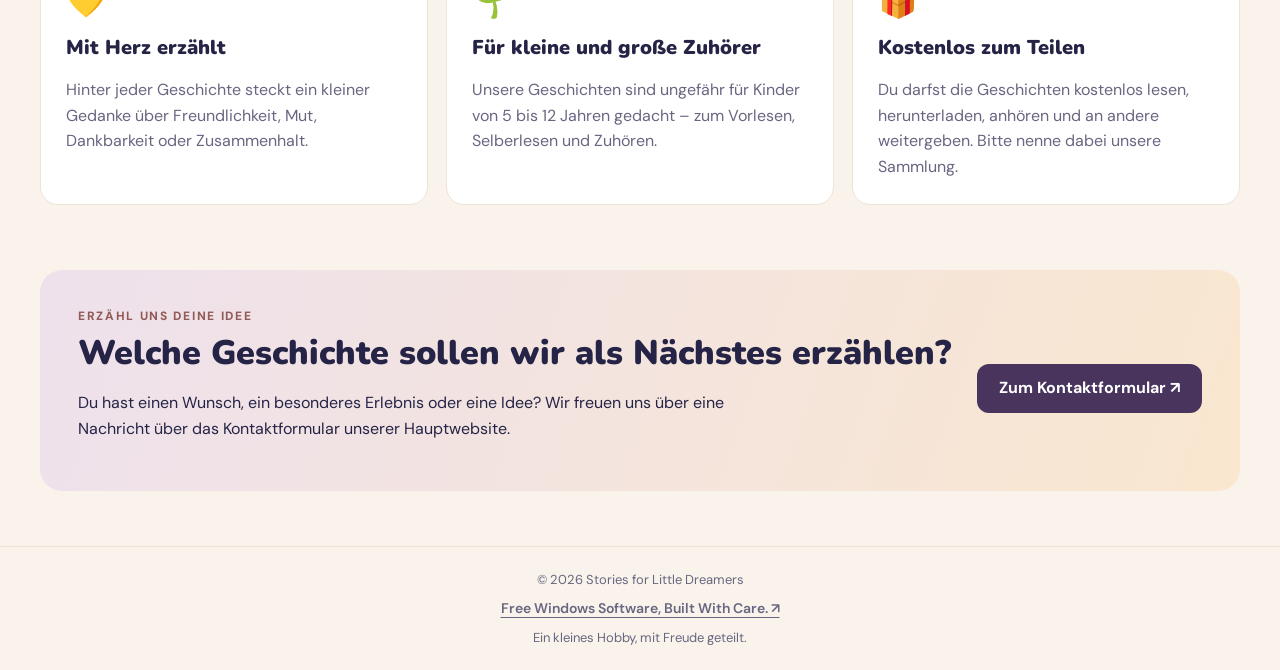
==== commit ad7c0302: "Refactor navigation and footer styles in index.html Updated HTML structure and styles for navigation" ====
--- a/stories/index.html
+++ b/stories/index.html
@@ -1,8 +1,8 @@
-
 <!doctype html>
 <html lang="de">
 <head>
     <meta charset="utf-8">
+
     <meta name="viewport"
           content="width=device-width, initial-scale=1">
 
@@ -14,11 +14,7 @@
     <link rel="stylesheet" href="style.css">
 
     <style>
-        /*
-         * Navigation and mobile improvements.
-         * Button colours are inherited from the existing
-         * Explore Stories button (.hero-link).
-         */
+        /* Header and navigation */
 
         .top {
             display: flex;
@@ -42,65 +38,59 @@
             min-width: 0;
         }
 
-        /* Both links use the existing Explore Stories style */
-
-        .home-navigation,
+        /* Contact button uses Explore Stories styling */
+
         .contact-button {
             display: inline-flex;
             align-items: center;
             justify-content: center;
-            gap: 7px;
             box-sizing: border-box;
             text-align: center;
             text-decoration: none;
             font-weight: 700;
             line-height: 1.4;
             max-width: 100%;
+            min-height: 44px;
+            padding: 13px 22px;
             transition:
                 transform 0.2s ease,
                 opacity 0.2s ease;
         }
 
-        .home-navigation {
-            padding: 10px 17px;
-            font-size: 14px;
-            white-space: nowrap;
-        }
-
-        .home-navigation:hover,
         .contact-button:hover {
             transform: translateY(-2px);
         }
 
-        .home-navigation:focus-visible,
-        .contact-button:focus-visible {
+        .contact-button:focus-visible,
+        .footer-software-link:focus-visible {
             outline: 3px solid currentColor;
             outline-offset: 4px;
         }
 
-        /*
-         * Language-specific navigation labels.
-         * The existing script.js still handles all
-         * story translations.
-         */
-
-        .nav-label-en {
-            display: none;
-        }
-
-        html[lang="en"] .nav-label-de {
-            display: none;
-        }
-
-        html[lang="en"] .nav-label-en {
-            display: inline;
-        }
-
-        /* Keep the contact link readable and tappable */
-
-        .contact-button {
-            padding: 13px 22px;
-            min-height: 44px;
+        /* Footer */
+
+        .stories-footer {
+            display: flex;
+            flex-direction: column;
+            align-items: center;
+            justify-content: center;
+            gap: 10px;
+            text-align: center;
+        }
+
+        .footer-software-link {
+            color: inherit;
+            font-weight: 600;
+            font-size: 14px;
+            line-height: 1.5;
+            text-decoration: underline;
+            text-underline-offset: 4px;
+            overflow-wrap: anywhere;
+            transition: opacity 0.2s ease;
+        }
+
+        .footer-software-link:hover {
+            opacity: 0.7;
         }
 
         /* Tablet */
@@ -139,12 +129,6 @@
                 gap: 8px;
             }
 
-            .home-navigation {
-                font-size: 13px;
-                padding: 10px 14px;
-                min-height: 44px;
-            }
-
             .languages .lang {
                 min-height: 44px;
                 white-space: nowrap;
@@ -163,12 +147,14 @@
 
             .hero-copy,
             .section-head,
-            .value {
-                min-width: 0;
-            }
-
+            .value,
             .story-grid {
                 min-width: 0;
+            }
+
+            .stories-footer {
+                padding-left: 14px;
+                padding-right: 14px;
             }
         }
 
@@ -179,22 +165,17 @@
                 gap: 6px;
             }
 
-            .home-navigation {
-                width: 100%;
-            }
-
             .languages .lang {
                 flex: 1 1 auto;
             }
         }
 
         @media (prefers-reduced-motion: reduce) {
-            .home-navigation,
-            .contact-button {
+            .contact-button,
+            .footer-software-link {
                 transition: none;
             }
 
-            .home-navigation:hover,
             .contact-button:hover {
                 transform: none;
             }
@@ -204,6 +185,8 @@
 
 <body>
 <div class="site-shell">
+
+    <!-- HEADER -->
 
     <header class="top">
 
@@ -213,20 +196,8 @@
         </a>
 
         <nav class="languages"
-             aria-label="Navigation and language">
-
-            <!-- Main website button -->
-            <a
-                class="hero-link home-navigation"
-                href="https://onlyregistered.github.io/appfeedback/"
-                aria-label="Return to OnlyRegistered main website"
-            >
-                <span aria-hidden="true">🏠</span>
-                <span class="nav-label-de">Hauptwebsite</span>
-                <span class="nav-label-en">Main Website</span>
-            </a>
-
-            <!-- German language -->
+             aria-label="Language selection">
+
             <button
                 type="button"
                 class="lang active"
@@ -236,7 +207,6 @@
                 🇩🇪 Deutsch
             </button>
 
-            <!-- English language -->
             <button
                 type="button"
                 class="lang"
@@ -316,7 +286,7 @@
 
             </div>
 
-            <!-- Stories are loaded by script.js -->
+            <!-- Stories loaded by script.js -->
             <div class="story-grid" id="storyGrid"></div>
 
         </section>
@@ -415,13 +385,21 @@
 
     <!-- FOOTER -->
 
-    <footer>
+    <footer class="stories-footer">
 
         <span>
             © <span id="year"></span>
             Stories for Little Dreamers
         </span>
 
+        <a
+            href="https://onlyregistered.github.io/appfeedback/"
+            class="footer-software-link"
+            title="Visit our free Windows software website"
+        >
+            Free Windows Software, Built With Care. ↗
+        </a>
+
         <span data-i18n="footer">
             Ein kleines Hobby, mit Freude geteilt.
         </span>
@@ -435,38 +413,11 @@
 
 <script>
     /*
-     * Keep the Main Website label synchronized
-     * with the selected language.
+     * Keep the contact link pointing to the correct
+     * OnlyRegistered feedback section on initial load.
      */
 
     (function () {
-        const languageButtons =
-            document.querySelectorAll('button[data-lang]');
-
-        function updateNavigationLanguage(language) {
-            document.documentElement.lang =
-                language === 'en' ? 'en' : 'de';
-        }
-
-        languageButtons.forEach(function (button) {
-            button.addEventListener('click', function () {
-                updateNavigationLanguage(button.dataset.lang);
-            });
-        });
-
-        const activeButton =
-            document.querySelector('button[data-lang].active');
-
-        if (activeButton) {
-            updateNavigationLanguage(activeButton.dataset.lang);
-        }
-
-        /*
-         * The existing script.js may set the contact URL
-         * during translation, so this is the correct
-         * destination at initial page load.
-         */
-
         const contactLink =
             document.getElementById('contactLink');
 
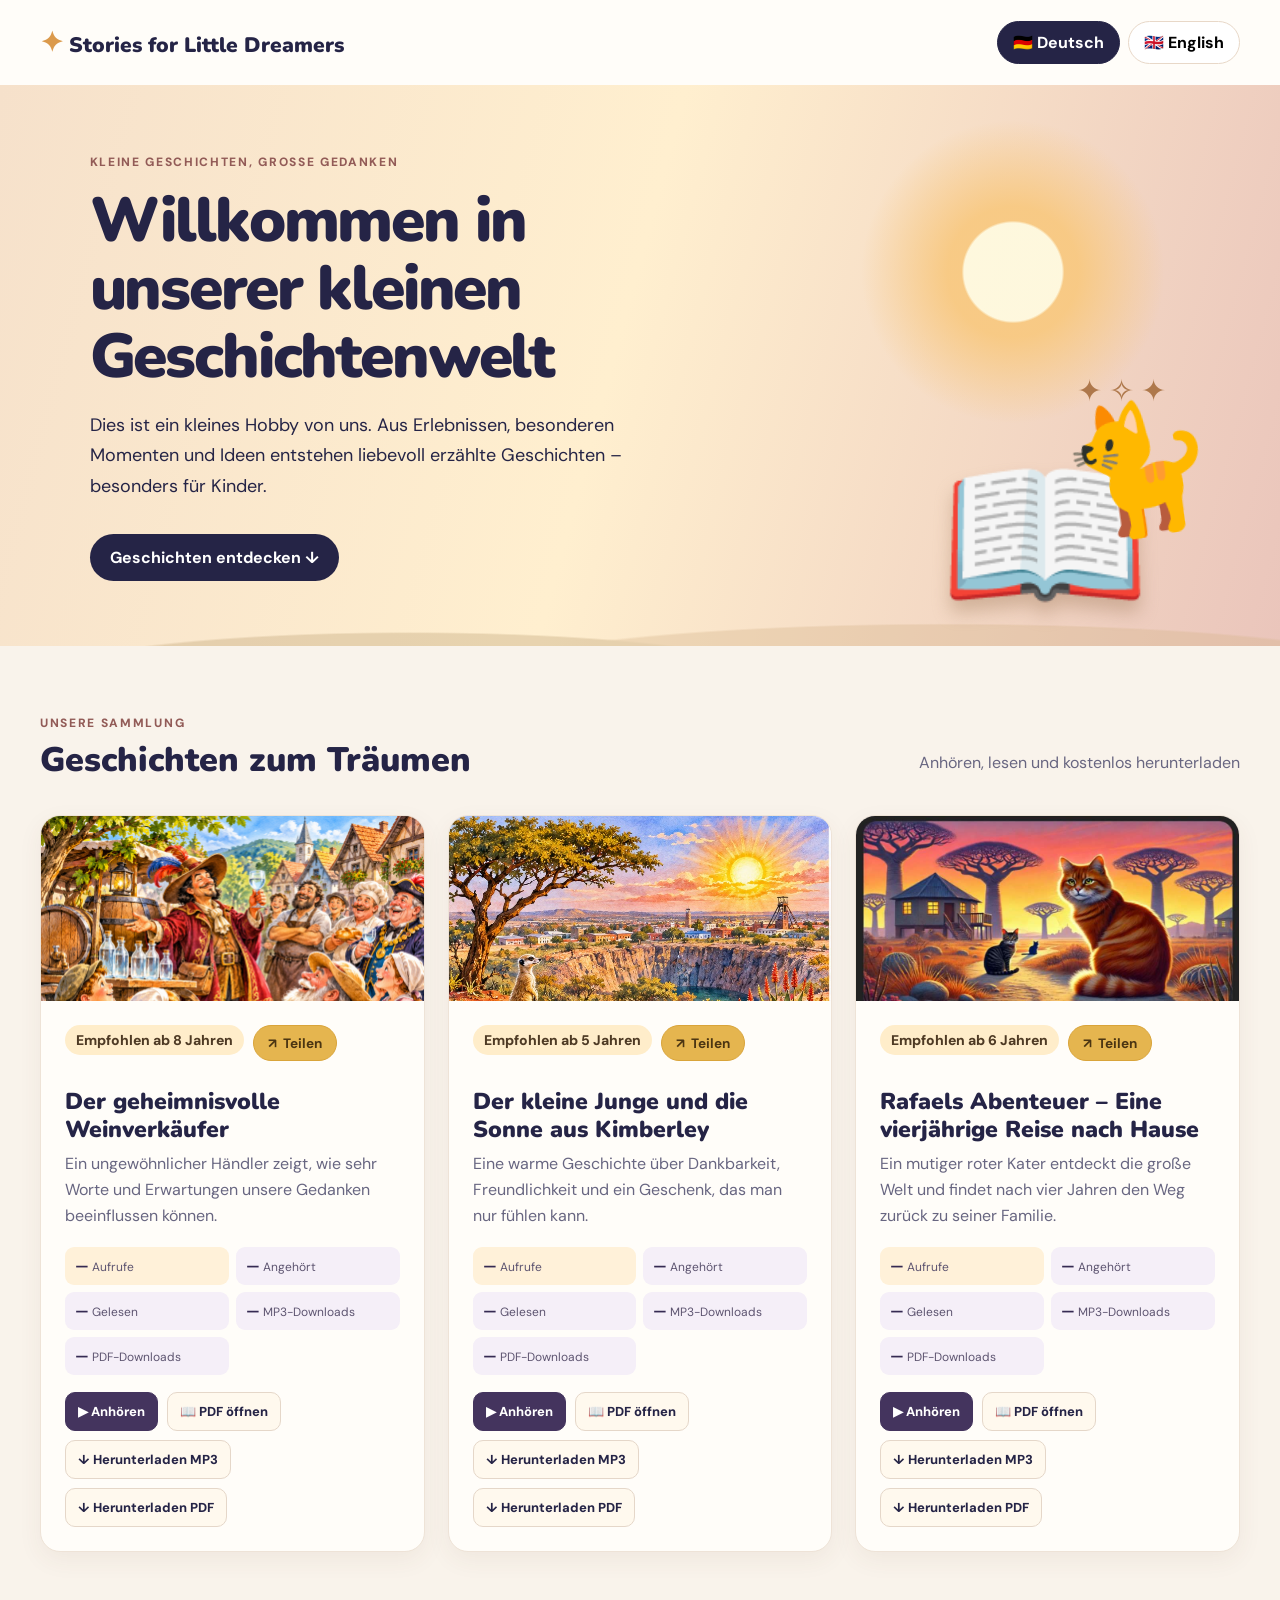
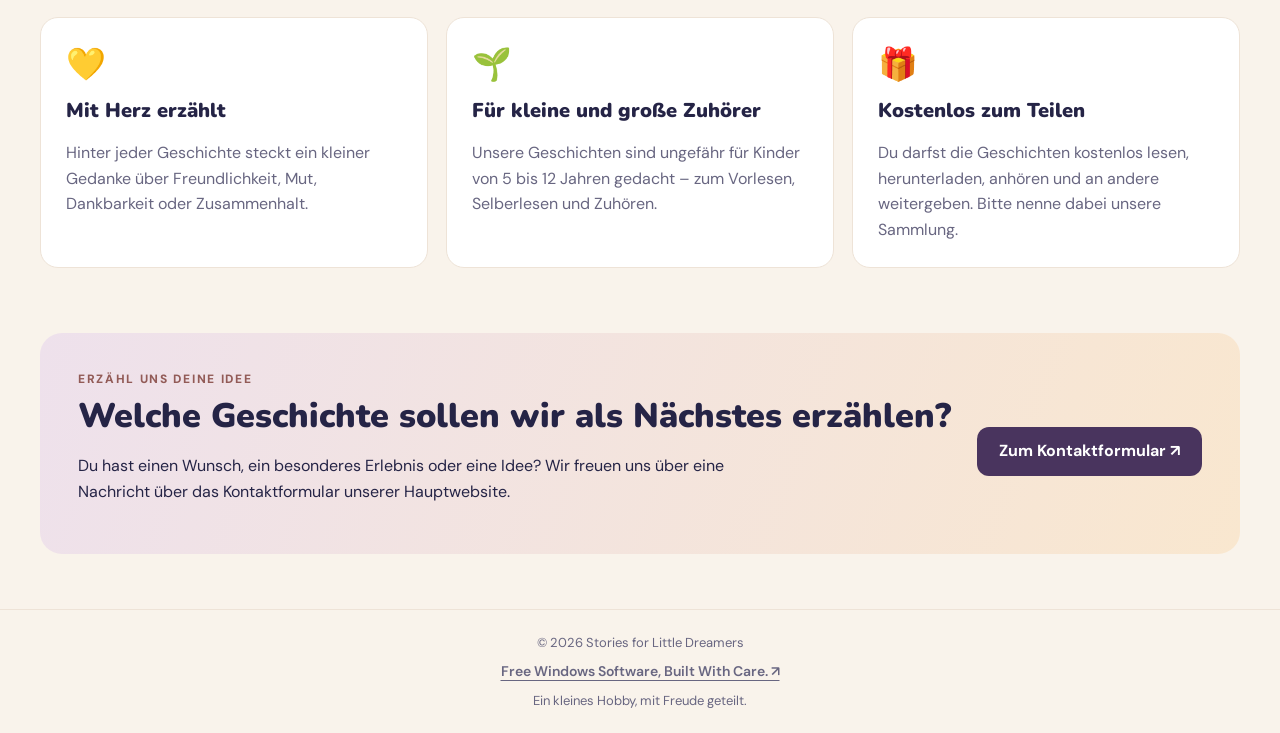
==== commit d9cca142: "Enhance story badges and share button styles Added styles for story sharing badges and buttons." ====
--- a/stories/index.html
+++ b/stories/index.html
@@ -14,6 +14,38 @@
     <link rel="stylesheet" href="style.css">
 
     <style>
+        /* Story sharing badge: placed beside the age badge */
+        .story-badges {
+            display: flex;
+            align-items: center;
+            flex-wrap: wrap;
+            gap: 9px;
+            margin-bottom: 12px;
+        }
+
+        .story-badges .age { margin: 0; }
+
+        .story-share {
+            display: inline-flex;
+            align-items: center;
+            justify-content: center;
+            gap: 6px;
+            min-height: 36px;
+            border: 1px solid #d9a43a;
+            border-radius: 999px;
+            padding: 7px 14px;
+            background: #e5b54f;
+            color: #4b3512;
+            font: inherit;
+            font-size: 0.85rem;
+            font-weight: 700;
+            line-height: 1.25;
+            cursor: pointer;
+            transition: background .2s ease, transform .2s ease;
+        }
+        .story-share:hover { background: #f0c46c; transform: translateY(-1px); }
+        .story-share:focus-visible { outline: 3px solid #82560d; outline-offset: 3px; }
+
         /* Header and navigation */
 
         .top {
